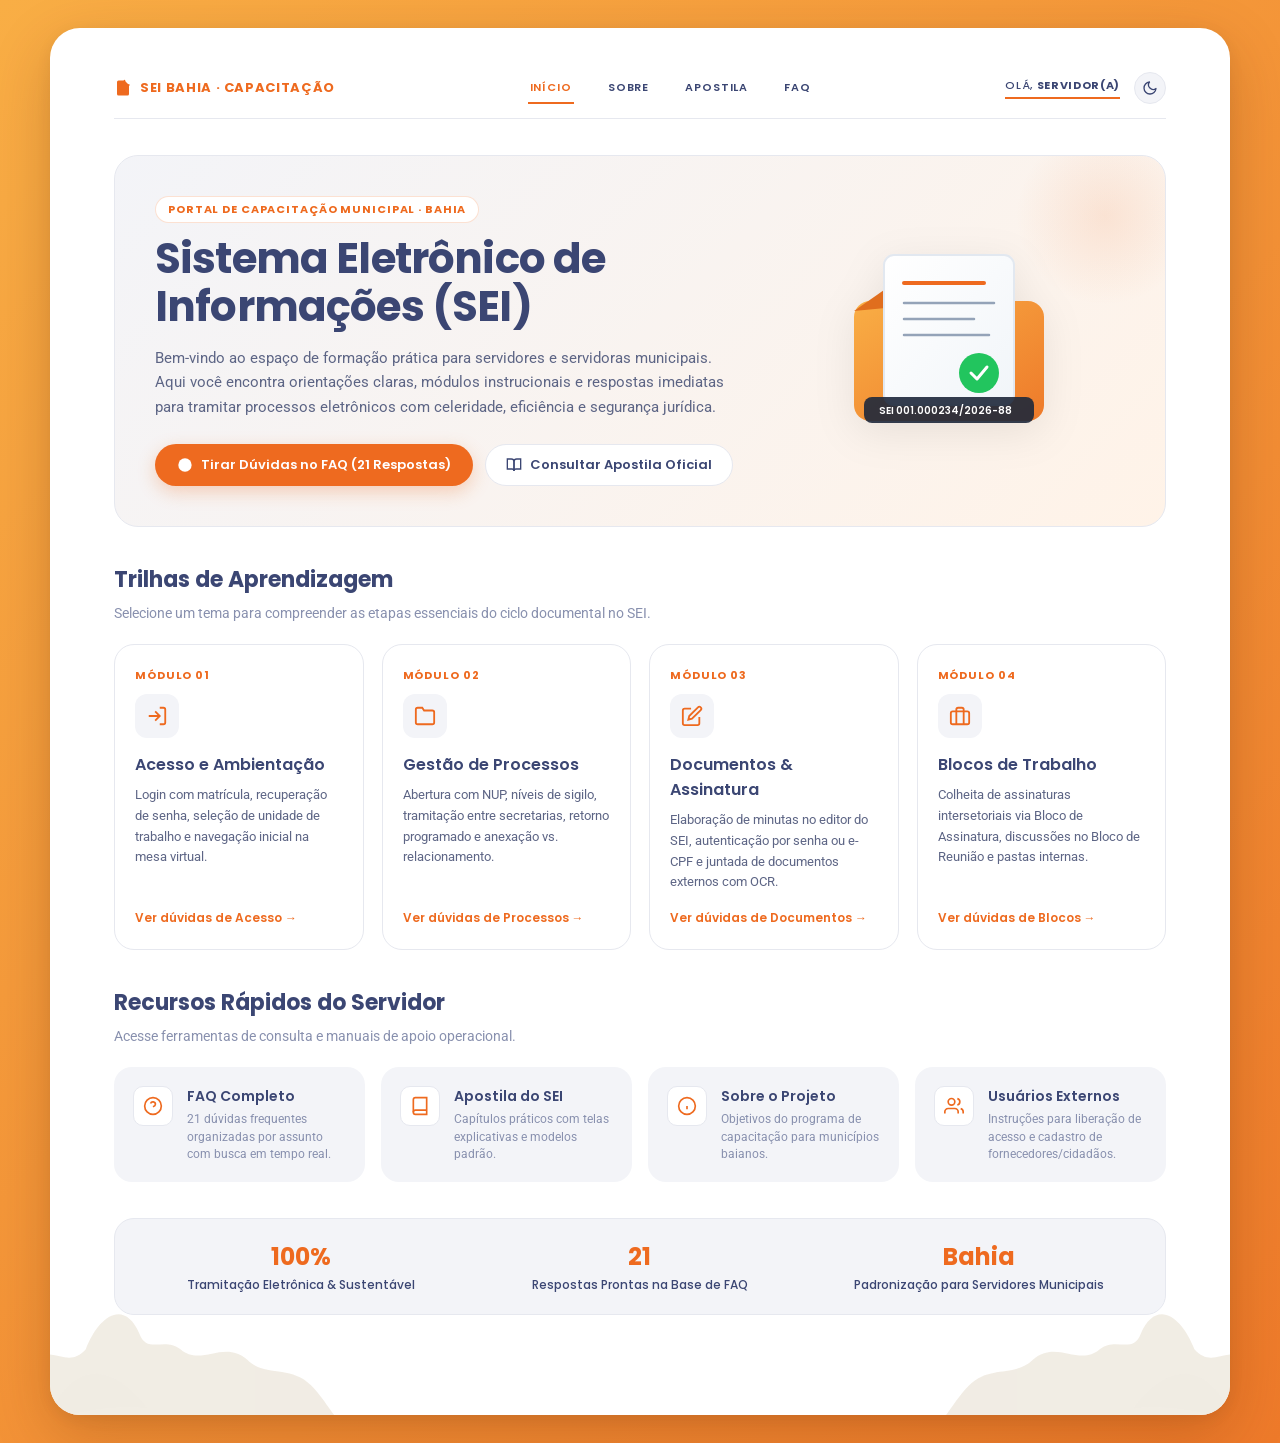
==== index.html @ 216ab805 "Primeira versão do FAQ" ====
<!DOCTYPE html>
<html lang="pt-BR">
<head>
  <meta charset="utf-8">
  <meta name="viewport" content="width=device-width, initial-scale=1, viewport-fit=cover">
  <title>Início · SEI Bahia Capacitação de Servidores Municipais</title>
  <meta name="description" content="Portal oficial de capacitação dos servidores municipais no SEI Bahia. Aprenda sobre tramitação de processos, redação de documentos e assinaturas eletrônicas.">
  <link rel="icon" type="image/svg+xml" href="data:image/svg+xml,%3Csvg xmlns='http://www.w3.org/2000/svg' viewBox='0 0 24 24' fill='%23ee6a1f'%3E%3Cpath d='M14 2H6a2 2 0 0 0-2 2v16a2 2 0 0 0 2 2h12a2 2 0 0 0 2-2V8z'/%3E%3Cpolyline points='14 2 14 8 20 8' fill='none' stroke='%23ffffff' stroke-width='2'/%3E%3C/svg%3E">
  <link rel="preconnect" href="https://fonts.googleapis.com">
  <link rel="preconnect" href="https://fonts.gstatic.com" crossorigin>
  <link href="https://fonts.googleapis.com/css2?family=Poppins:wght@400;500;600;700;800&family=Roboto:ital,wght@0,400;0,500;0,700;1,400&display=swap" rel="stylesheet">
  
  <!-- CSS Separado -->
  <link rel="stylesheet" href="css/global.css">
  <link rel="stylesheet" href="css/inicio.css">
</head>
<body>

<div class="card">
  <!-- Cabeçalho Institucional Compartilhado -->
  <header>
    <a href="index.html" class="brand" aria-label="Ir para a página inicial">
      <svg class="brand-icon" viewBox="0 0 24 24" aria-hidden="true">
        <path d="M14 2H6a2 2 0 0 0-2 2v16a2 2 0 0 0 2 2h12a2 2 0 0 0 2-2V8z"></path>
        <polyline points="14 2 14 8 20 8" fill="none" stroke="currentColor" stroke-width="2" stroke-linecap="round" stroke-linejoin="round"></polyline>
        <line x1="16" y1="13" x2="8" y2="13" stroke="currentColor" stroke-width="2" stroke-linecap="round"></line>
        <line x1="16" y1="17" x2="8" y2="17" stroke="currentColor" stroke-width="2" stroke-linecap="round"></line>
        <polyline points="10 9 9 9 8 9" stroke="currentColor" stroke-width="2" stroke-linecap="round"></polyline>
      </svg>
      <span>SEI BAHIA · CAPACITAÇÃO</span>
    </a>

    <nav aria-label="Navegação Principal">
      <a href="index.html" aria-current="page">INÍCIO</a>
      <a href="sobre.html">SOBRE</a>
      <a href="apostila.html">APOSTILA</a>
      <a href="faq.html">FAQ</a>
    </nav>

    <div class="header-actions">
      <span class="hello">OLÁ, <b>SERVIDOR(A)</b></span>
      <button type="button" class="theme-toggle" id="themeToggle" aria-label="Alternar tema claro e escuro" title="Alternar tema">
        <svg id="themeIcon" viewBox="0 0 24 24" aria-hidden="true">
          <circle cx="12" cy="12" r="5"></circle>
          <line x1="12" y1="1" x2="12" y2="3"></line>
          <line x1="12" y1="21" x2="12" y2="23"></line>
          <line x1="4.22" y1="4.22" x2="5.64" y2="5.64"></line>
          <line x1="18.36" y1="18.36" x2="19.78" y2="19.78"></line>
          <line x1="1" y1="12" x2="3" y2="12"></line>
          <line x1="21" y1="12" x2="23" y2="12"></line>
          <line x1="4.22" y1="19.78" x2="5.64" y2="18.36"></line>
          <line x1="18.36" y1="5.64" x2="19.78" y2="4.22"></line>
        </svg>
      </button>
    </div>
  </header>

  <!-- Conteúdo da Página Início -->
  <main class="inicio-main">
    <!-- Banner de Boas-vindas -->
    <section class="hero-banner" aria-labelledby="home-title">
      <div class="banner-content">
        <div class="badge-tag">Portal de Capacitação Municipal · Bahia</div>
        <h1 id="home-title">Sistema Eletrônico de Informações (SEI)</h1>
        <p>
          Bem-vindo ao espaço de formação prática para servidores e servidoras municipais. 
          Aqui você encontra orientações claras, módulos instrucionais e respostas imediatas 
          para tramitar processos eletrônicos com celeridade, eficiência e segurança jurídica.
        </p>
        <div class="banner-ctas">
          <a href="faq.html" class="btn-primary">
            <svg viewBox="0 0 24 24" aria-hidden="true">
              <circle cx="12" cy="12" r="10"></circle>
              <path d="M9.09 9a3 3 0 0 1 5.83 1c0 2-3 3-3 3"></path>
              <line x1="12" y1="17" x2="12.01" y2="17" stroke="currentColor" stroke-width="2" stroke-linecap="round"></line>
            </svg>
            Tirar Dúvidas no FAQ (21 Respostas)
          </a>
          <a href="apostila.html" class="btn-secondary">
            <svg viewBox="0 0 24 24" aria-hidden="true">
              <path d="M2 3h6a4 4 0 0 1 4 4v14a3 3 0 0 0-3-3H2z"></path>
              <path d="M22 3h-6a4 4 0 0 0-4 4v14a3 3 0 0 1 3-3h7z"></path>
            </svg>
            Consultar Apostila Oficial
          </a>
        </div>
      </div>

      <!-- Ilustração Gráfica do Banner -->
      <div class="banner-graphic" aria-hidden="true">
        <svg viewBox="0 0 240 220" fill="none">
          <defs>
            <linearGradient id="folderGrad" x1="0%" y1="0%" x2="100%" y2="100%">
              <stop offset="0%" stop-color="#f9ae45" />
              <stop offset="100%" stop-color="#ee7a2a" />
            </linearGradient>
            <linearGradient id="docGrad" x1="0%" y1="0%" x2="100%" y2="100%">
              <stop offset="0%" stop-color="#ffffff" />
              <stop offset="100%" stop-color="#f1f5f9" />
            </linearGradient>
          </defs>

          <!-- Pasta Base -->
          <rect x="25" y="70" width="190" height="120" rx="16" fill="url(#folderGrad)" />
          <path d="M25 80 L65 52 L115 52 L130 70 Z" fill="#e06e1e" />

          <!-- Folha de Processo Digital saindo da pasta -->
          <rect x="55" y="24" width="130" height="150" rx="10" fill="url(#docGrad)" stroke="#e2e8f0" stroke-width="2" />
          <line x1="75" y1="52" x2="155" y2="52" stroke="#ee6a1f" stroke-width="4" stroke-linecap="round" />
          <line x1="75" y1="72" x2="165" y2="72" stroke="#94a3b8" stroke-width="2.5" stroke-linecap="round" />
          <line x1="75" y1="88" x2="145" y2="88" stroke="#94a3b8" stroke-width="2.5" stroke-linecap="round" />
          <line x1="75" y1="104" x2="160" y2="104" stroke="#94a3b8" stroke-width="2.5" stroke-linecap="round" />

          <!-- Selo de Assinatura Eletrônica -->
          <circle cx="150" cy="142" r="20" fill="#22c55e" />
          <polyline points="142 142 148 148 158 136" stroke="#ffffff" stroke-width="3" stroke-linecap="round" stroke-linejoin="round" />

          <!-- NUP Badge -->
          <rect x="35" y="166" width="170" height="26" rx="8" fill="#1e293b" opacity="0.9" />
          <text x="50" y="183" fill="#ffffff" font-family="'Poppins', sans-serif" font-size="10" font-weight="600">SEI 001.000234/2026-88</text>
        </svg>
      </div>
    </section>

    <!-- Seção de Trilhas de Aprendizagem -->
    <section aria-labelledby="modules-title">
      <div class="section-header">
        <h2 id="modules-title">Trilhas de Aprendizagem</h2>
        <p>Selecione um tema para compreender as etapas essenciais do ciclo documental no SEI.</p>
      </div>

      <div class="modules-grid">
        <!-- Módulo 1 -->
        <article class="module-card">
          <span class="module-num">Módulo 01</span>
          <div class="module-icon-wrap">
            <svg viewBox="0 0 24 24">
              <path d="M15 3h4a2 2 0 0 1 2 2v14a2 2 0 0 1-2 2h-4"></path>
              <polyline points="10 17 15 12 10 7"></polyline>
              <line x1="15" y1="12" x2="3" y2="12"></line>
            </svg>
          </div>
          <h3>Acesso e Ambientação</h3>
          <p>Login com matrícula, recuperação de senha, seleção de unidade de trabalho e navegação inicial na mesa virtual.</p>
          <a href="faq.html" class="module-link">Ver dúvidas de Acesso &rarr;</a>
        </article>

        <!-- Módulo 2 -->
        <article class="module-card">
          <span class="module-num">Módulo 02</span>
          <div class="module-icon-wrap">
            <svg viewBox="0 0 24 24">
              <path d="M22 19a2 2 0 0 1-2 2H4a2 2 0 0 1-2-2V5a2 2 0 0 1 2-2h5l2 3h9a2 2 0 0 1 2 2z"></path>
            </svg>
          </div>
          <h3>Gestão de Processos</h3>
          <p>Abertura com NUP, níveis de sigilo, tramitação entre secretarias, retorno programado e anexação vs. relacionamento.</p>
          <a href="faq.html" class="module-link">Ver dúvidas de Processos &rarr;</a>
        </article>

        <!-- Módulo 3 -->
        <article class="module-card">
          <span class="module-num">Módulo 03</span>
          <div class="module-icon-wrap">
            <svg viewBox="0 0 24 24">
              <path d="M11 4H4a2 2 0 0 0-2 2v14a2 2 0 0 0 2 2h14a2 2 0 0 0 2-2v-7"></path>
              <path d="M18.5 2.5a2.121 2.121 0 0 1 3 3L12 15l-4 1 1-4 9.5-9.5z"></path>
            </svg>
          </div>
          <h3>Documentos & Assinatura</h3>
          <p>Elaboração de minutas no editor do SEI, autenticação por senha ou e-CPF e juntada de documentos externos com OCR.</p>
          <a href="faq.html" class="module-link">Ver dúvidas de Documentos &rarr;</a>
        </article>

        <!-- Módulo 4 -->
        <article class="module-card">
          <span class="module-num">Módulo 04</span>
          <div class="module-icon-wrap">
            <svg viewBox="0 0 24 24">
              <rect x="2" y="7" width="20" height="14" rx="2" ry="2"></rect>
              <path d="M16 21V5a2 2 0 0 0-2-2h-4a2 2 0 0 0-2 2v16"></path>
            </svg>
          </div>
          <h3>Blocos de Trabalho</h3>
          <p>Colheita de assinaturas intersetoriais via Bloco de Assinatura, discussões no Bloco de Reunião e pastas internas.</p>
          <a href="faq.html" class="module-link">Ver dúvidas de Blocos &rarr;</a>
        </article>
      </div>
    </section>

    <!-- Recursos Rápidos -->
    <section aria-labelledby="resources-title">
      <div class="section-header">
        <h2 id="resources-title">Recursos Rápidos do Servidor</h2>
        <p>Acesse ferramentas de consulta e manuais de apoio operacional.</p>
      </div>

      <div class="resources-grid">
        <a href="faq.html" class="resource-card">
          <div class="resource-icon">
            <svg viewBox="0 0 24 24">
              <circle cx="12" cy="12" r="10"></circle>
              <path d="M9.09 9a3 3 0 0 1 5.83 1c0 2-3 3-3 3"></path>
              <line x1="12" y1="17" x2="12.01" y2="17"></line>
            </svg>
          </div>
          <div class="resource-info">
            <h4>FAQ Completo</h4>
            <p>21 dúvidas frequentes organizadas por assunto com busca em tempo real.</p>
          </div>
        </a>

        <a href="apostila.html" class="resource-card">
          <div class="resource-icon">
            <svg viewBox="0 0 24 24">
              <path d="M4 19.5A2.5 2.5 0 0 1 6.5 17H20"></path>
              <path d="M6.5 2H20v20H6.5A2.5 2.5 0 0 1 4 19.5v-15A2.5 2.5 0 0 1 6.5 2z"></path>
            </svg>
          </div>
          <div class="resource-info">
            <h4>Apostila do SEI</h4>
            <p>Capítulos práticos com telas explicativas e modelos padrão.</p>
          </div>
        </a>

        <a href="sobre.html" class="resource-card">
          <div class="resource-icon">
            <svg viewBox="0 0 24 24">
              <circle cx="12" cy="12" r="10"></circle>
              <line x1="12" y1="16" x2="12" y2="12"></line>
              <line x1="12" y1="8" x2="12.01" y2="8"></line>
            </svg>
          </div>
          <div class="resource-info">
            <h4>Sobre o Projeto</h4>
            <p>Objetivos do programa de capacitação para municípios baianos.</p>
          </div>
        </a>

        <a href="faq.html" class="resource-card">
          <div class="resource-icon">
            <svg viewBox="0 0 24 24">
              <path d="M17 21v-2a4 4 0 0 0-4-4H5a4 4 0 0 0-4 4v2"></path>
              <circle cx="9" cy="7" r="4"></circle>
              <path d="M23 21v-2a4 4 0 0 0-3-3.87"></path>
              <path d="M16 3.13a4 4 0 0 1 0 7.75"></path>
            </svg>
          </div>
          <div class="resource-info">
            <h4>Usuários Externos</h4>
            <p>Instruções para liberação de acesso e cadastro de fornecedores/cidadãos.</p>
          </div>
        </a>
      </div>
    </section>

    <!-- Barra de Indicadores -->
    <section class="stats-bar" aria-label="Indicadores da Gestão Digital">
      <div class="stat-item">
        <h3>100%</h3>
        <p>Tramitação Eletrônica & Sustentável</p>
      </div>
      <div class="stat-item">
        <h3>21</h3>
        <p>Respostas Prontas na Base de FAQ</p>
      </div>
      <div class="stat-item">
        <h3>Bahia</h3>
        <p>Padronização para Servidores Municipais</p>
      </div>
    </section>
  </main>

  <!-- Folhagens Decorativas nos Cantos Inferiores do Cartão -->
  <div class="foot-foliage" aria-hidden="true">
    <svg class="foliage-left" viewBox="0 0 240 100">
      <path d="M0 100 L0 52 C16 40 28 60 42 44 C52 18 72 4 84 32 C90 48 104 34 116 44 C132 58 150 36 168 52 C182 66 202 56 218 72 C228 82 234 94 240 100 Z"></path>
      <path d="M12 100 C30 50 65 55 90 90 C60 88 40 92 12 100 Z" opacity="0.6"></path>
    </svg>
    <svg class="foliage-right" viewBox="0 0 240 100">
      <path d="M0 100 L0 52 C16 40 28 60 42 44 C52 18 72 4 84 32 C90 48 104 34 116 44 C132 58 150 36 168 52 C182 66 202 56 218 72 C228 82 234 94 240 100 Z"></path>
      <path d="M12 100 C30 50 65 55 90 90 C60 88 40 92 12 100 Z" opacity="0.6"></path>
    </svg>
  </div>
</div>

<!-- Script de Tema Compartilhado -->
<script src="js/theme.js"></script>
</body>
</html>
---- css/global.css ----
/* ==========================================================================
   SEI BAHIA · CAPACITAÇÃO - ESTILOS GLOBAIS (DESIGN SYSTEM)
   ========================================================================== */

:root {
  --bg1: #f9ae45;
  --bg2: #ee7a2a;
  --card: #ffffff;
  --ink: #3b4673;
  --ink-soft: #283053;
  --text: #5d6585;
  --text-muted: #8890ae;
  --accent: #ee6a1f;
  --accent-hover: #d85912;
  --accent-light: #fff3e8;
  --line: #e6e8ef;
  --field: #f3f4f8;
  --field-focus: #ffffff;
  --stone1: #f1ebe1;
  --stone2: #d9d0c0;
  --stone-shadow: rgba(120, 100, 70, 0.18);
  --leaf: #f1ece3;
  --leaf-deep: #e4ded2;
  --sel: #fff3e8;
  --hl-bg: #ffe4bc;
  --hl-text: #7a3500;
  --badge-bg: #f8fafc;
  --badge-border: #e2e8f0;
  --card-hover: #fcfcfd;
  --focus-ring: #ee6a1f;
  box-sizing: border-box;
  padding-top: env(safe-area-inset-top, 0px);
  padding-bottom: env(safe-area-inset-bottom, 0px);
}

@media (prefers-color-scheme: dark) {
  :root:not([data-theme="light"]) {
    --bg1: #c2761f;
    --bg2: #9c4513;
    --card: #1f2339;
    --ink: #e9ebff;
    --ink-soft: #f4f5ff;
    --text: #b3b8d6;
    --text-muted: #7d84a7;
    --accent: #ff8a45;
    --accent-hover: #ffa166;
    --accent-light: #2c2a3e;
    --line: #343a5c;
    --field: #2a2f4a;
    --field-focus: #313757;
    --stone1: #4a4660;
    --stone2: #34324a;
    --stone-shadow: rgba(10, 12, 25, 0.45);
    --leaf: #2a2d46;
    --leaf-deep: #22253c;
    --sel: #2c2a3e;
    --hl-bg: #743e14;
    --hl-text: #ffd3b3;
    --badge-bg: #272c47;
    --badge-border: #3b4267;
    --card-hover: #262b45;
    --focus-ring: #ff8a45;
  }
}

:root[data-theme="dark"] {
  --bg1: #c2761f;
  --bg2: #9c4513;
  --card: #1f2339;
  --ink: #e9ebff;
  --ink-soft: #f4f5ff;
  --text: #b3b8d6;
  --text-muted: #7d84a7;
  --accent: #ff8a45;
  --accent-hover: #ffa166;
  --accent-light: #2c2a3e;
  --line: #343a5c;
  --field: #2a2f4a;
  --field-focus: #313757;
  --stone1: #4a4660;
  --stone2: #34324a;
  --stone-shadow: rgba(10, 12, 25, 0.45);
  --leaf: #2a2d46;
  --leaf-deep: #22253c;
  --sel: #2c2a3e;
  --hl-bg: #743e14;
  --hl-text: #ffd3b3;
  --badge-bg: #272c47;
  --badge-border: #3b4267;
  --card-hover: #262b45;
  --focus-ring: #ff8a45;
}

*, *::before, *::after {
  box-sizing: border-box;
}

html {
  scroll-behavior: smooth;
}

body {
  margin: 0;
  min-height: 100vh;
  background: linear-gradient(135deg, var(--bg1) 0%, var(--bg2) 100%);
  font-family: 'Roboto', system-ui, -apple-system, sans-serif;
  color: var(--text);
  padding: clamp(12px, 2.5vw, 28px);
  display: flex;
  align-items: center;
  justify-content: center;
  line-height: 1.6;
  -webkit-font-smoothing: antialiased;
}

/* Card Central */
.card {
  position: relative;
  width: 100%;
  max-width: 1180px;
  margin: 0 auto;
  background: var(--card);
  border-radius: 30px;
  padding: clamp(24px, 3.6vw, 44px) clamp(22px, 5vw, 68px) 100px;
  overflow: hidden;
  box-shadow: 0 20px 60px rgba(90, 30, 0, 0.22), 0 4px 16px rgba(0, 0, 0, 0.06);
  transition: background-color 0.3s ease, color 0.3s ease, box-shadow 0.3s ease;
}

/* Cabeçalho */
header {
  position: relative;
  z-index: 10;
  display: flex;
  align-items: center;
  justify-content: space-between;
  gap: 16px;
  flex-wrap: wrap;
  padding-bottom: 14px;
  border-bottom: 1px solid var(--line);
}

.brand {
  display: inline-flex;
  align-items: center;
  gap: 8px;
  font: 700 13px 'Poppins', sans-serif;
  color: var(--accent);
  letter-spacing: 0.05em;
  text-transform: uppercase;
  text-decoration: none;
  user-select: none;
  transition: opacity 0.2s;
}

.brand:hover {
  opacity: 0.85;
}

.brand-icon {
  width: 18px;
  height: 18px;
  fill: currentColor;
}

nav {
  display: flex;
  align-items: center;
  gap: clamp(16px, 2.5vw, 32px);
  font: 600 11px 'Poppins', sans-serif;
  text-transform: uppercase;
}

nav a {
  color: var(--ink);
  text-decoration: none;
  letter-spacing: 0.08em;
  padding: 6px 2px;
  border-bottom: 2.5px solid transparent;
  transition: color 0.2s, border-color 0.2s;
}

nav a:hover {
  color: var(--accent);
}

nav a[aria-current="page"] {
  color: var(--accent);
  border-bottom-color: var(--accent);
}

.header-actions {
  display: flex;
  align-items: center;
  gap: 14px;
}

.hello {
  font: 500 11px 'Poppins', sans-serif;
  color: var(--ink);
  letter-spacing: 0.06em;
  border-bottom: 2px solid var(--accent);
  padding-bottom: 3px;
  text-transform: uppercase;
  white-space: nowrap;
}

.hello b {
  font-weight: 700;
}

.theme-toggle {
  background: var(--field);
  border: 1px solid var(--line);
  color: var(--ink);
  width: 32px;
  height: 32px;
  border-radius: 50%;
  cursor: pointer;
  display: inline-flex;
  align-items: center;
  justify-content: center;
  padding: 0;
  transition: background 0.2s, border-color 0.2s, transform 0.2s;
}

.theme-toggle:hover {
  border-color: var(--accent);
  transform: scale(1.06);
}

.theme-toggle svg {
  width: 16px;
  height: 16px;
  stroke: currentColor;
  fill: none;
  stroke-width: 2;
  stroke-linecap: round;
  stroke-linejoin: round;
}

/* Folhagens dos Cantos Inferiores do Cartão */
.foot-foliage {
  position: absolute;
  left: 0;
  right: 0;
  bottom: 0;
  height: 110px;
  pointer-events: none;
  z-index: 2;
  overflow: hidden;
}

.foot-foliage svg {
  position: absolute;
  bottom: -6px;
  width: clamp(200px, 24vw, 320px);
  fill: var(--leaf);
  opacity: 0.95;
  transition: fill 0.3s;
}

.foot-foliage .foliage-left {
  left: -18px;
}

.foot-foliage .foliage-right {
  right: -18px;
  transform: scaleX(-1);
}

/* Foco Acessível */
:focus-visible {
  outline: 3px solid var(--focus-ring);
  outline-offset: 3px;
}

/* Responsividade Global */
@media (max-width: 640px) {
  body {
    padding: 8px;
  }

  .card {
    border-radius: 22px;
    padding: 20px 16px 80px;
  }

  header {
    flex-direction: column;
    align-items: flex-start;
    gap: 12px;
  }

  nav {
    order: 3;
    width: 100%;
    justify-content: flex-start;
    overflow-x: auto;
    padding-bottom: 4px;
    gap: 16px;
  }

  .header-actions {
    width: 100%;
    justify-content: space-between;
  }
}

/* Redução de Movimento */
@media (prefers-reduced-motion: reduce) {
  *, *::before, *::after {
    animation-duration: 0.01ms !important;
    animation-iteration-count: 1 !important;
    transition-duration: 0.01ms !important;
    scroll-behavior: auto !important;
  }
}
---- css/inicio.css ----
/* ==========================================================================
   SEI BAHIA · CAPACITAÇÃO - ESTILOS DA PÁGINA INÍCIO (inicio.css)
   ========================================================================== */

main.inicio-main {
  position: relative;
  z-index: 5;
  display: flex;
  flex-direction: column;
  gap: 36px;
  margin-top: clamp(24px, 4vw, 36px);
}

/* Banner de Boas-vindas */
.hero-banner {
  display: grid;
  grid-template-columns: minmax(0, 1.25fr) minmax(0, 0.75fr);
  gap: 32px;
  align-items: center;
  background: linear-gradient(135deg, var(--field) 0%, var(--sel) 100%);
  border: 1px solid var(--line);
  border-radius: 24px;
  padding: clamp(24px, 3.8vw, 40px);
  position: relative;
  overflow: hidden;
}

.hero-banner::after {
  content: "";
  position: absolute;
  right: -30px;
  top: -30px;
  width: 180px;
  height: 180px;
  border-radius: 50%;
  background: radial-gradient(circle, rgba(238, 106, 31, 0.12) 0%, transparent 70%);
  pointer-events: none;
}

.banner-content {
  display: flex;
  flex-direction: column;
}

.badge-tag {
  display: inline-flex;
  align-items: center;
  gap: 6px;
  font: 700 11px 'Poppins', sans-serif;
  text-transform: uppercase;
  letter-spacing: 0.08em;
  color: var(--accent);
  background: var(--card);
  border: 1px solid rgba(238, 106, 31, 0.2);
  border-radius: 999px;
  padding: 4px 12px;
  width: fit-content;
  margin-bottom: 12px;
}

.hero-banner h1 {
  margin: 0 0 14px;
  font: 700 clamp(28px, 3.8vw, 42px)/1.15 'Poppins', sans-serif;
  color: var(--ink);
  letter-spacing: -0.02em;
}

.hero-banner p {
  margin: 0 0 24px;
  font-size: 15px;
  line-height: 1.65;
  color: var(--text);
  max-width: 580px;
}

.banner-ctas {
  display: flex;
  flex-wrap: wrap;
  gap: 12px;
}

.btn-primary {
  display: inline-flex;
  align-items: center;
  gap: 8px;
  background: var(--accent);
  color: #ffffff;
  font: 600 13px 'Poppins', sans-serif;
  text-decoration: none;
  border-radius: 999px;
  padding: 11px 22px;
  box-shadow: 0 6px 18px rgba(238, 106, 31, 0.28);
  transition: all 0.2s ease;
}

.btn-primary:hover {
  background: var(--accent-hover);
  transform: translateY(-2px);
  box-shadow: 0 8px 22px rgba(238, 106, 31, 0.36);
}

.btn-primary svg {
  width: 16px;
  height: 16px;
  fill: currentColor;
}

.btn-secondary {
  display: inline-flex;
  align-items: center;
  gap: 8px;
  background: var(--card);
  color: var(--ink);
  border: 1.5px solid var(--line);
  font: 600 13px 'Poppins', sans-serif;
  text-decoration: none;
  border-radius: 999px;
  padding: 10px 20px;
  transition: all 0.2s ease;
}

.btn-secondary:hover {
  border-color: var(--accent);
  color: var(--accent);
  transform: translateY(-2px);
}

.btn-secondary svg {
  width: 16px;
  height: 16px;
  stroke: currentColor;
  stroke-width: 2;
  fill: none;
}

/* Banner Ilustração lateral */
.banner-graphic {
  display: flex;
  align-items: center;
  justify-content: center;
}

.banner-graphic svg {
  width: 100%;
  max-width: 240px;
  height: auto;
  filter: drop-shadow(0 10px 20px rgba(0, 0, 0, 0.08));
}

/* Seções de Conteúdo */
.section-header {
  margin-bottom: 20px;
}

.section-header h2 {
  margin: 0 0 6px;
  font: 700 22px 'Poppins', sans-serif;
  color: var(--ink);
}

.section-header p {
  margin: 0;
  font-size: 13.8px;
  color: var(--text-muted);
}

/* Grade de Módulos de Capacitação */
.modules-grid {
  display: grid;
  grid-template-columns: repeat(auto-fit, minmax(240px, 1fr));
  gap: 18px;
}

.module-card {
  background: var(--card);
  border: 1.5px solid var(--line);
  border-radius: 20px;
  padding: 22px 20px;
  display: flex;
  flex-direction: column;
  transition: all 0.25s ease;
  position: relative;
  overflow: hidden;
}

.module-card:hover {
  border-color: var(--accent);
  transform: translateY(-4px);
  box-shadow: 0 12px 28px rgba(0, 0, 0, 0.06);
}

.module-num {
  font: 700 11px 'Poppins', sans-serif;
  text-transform: uppercase;
  color: var(--accent);
  letter-spacing: 0.08em;
  margin-bottom: 10px;
  display: inline-flex;
  align-items: center;
  gap: 6px;
}

.module-icon-wrap {
  width: 44px;
  height: 44px;
  border-radius: 12px;
  background: var(--field);
  color: var(--accent);
  display: flex;
  align-items: center;
  justify-content: center;
  margin-bottom: 14px;
  transition: background 0.2s, transform 0.2s;
}

.module-card:hover .module-icon-wrap {
  background: var(--accent);
  color: #ffffff;
  transform: scale(1.08);
}

.module-icon-wrap svg {
  width: 22px;
  height: 22px;
  stroke: currentColor;
  stroke-width: 2;
  fill: none;
}

.module-card h3 {
  margin: 0 0 8px;
  font: 600 16px 'Poppins', sans-serif;
  color: var(--ink);
}

.module-card p {
  margin: 0 0 16px;
  font-size: 13px;
  line-height: 1.6;
  color: var(--text);
  flex: 1;
}

.module-link {
  font: 600 12px 'Poppins', sans-serif;
  color: var(--accent);
  text-decoration: none;
  display: inline-flex;
  align-items: center;
  gap: 5px;
  margin-top: auto;
  transition: gap 0.2s;
}

.module-link:hover {
  gap: 8px;
}

/* Grade de Recursos Rápidos */
.resources-grid {
  display: grid;
  grid-template-columns: repeat(auto-fit, minmax(220px, 1fr));
  gap: 16px;
}

.resource-card {
  background: var(--field);
  border-radius: 18px;
  padding: 18px;
  display: flex;
  align-items: flex-start;
  gap: 14px;
  text-decoration: none;
  color: inherit;
  border: 1px solid transparent;
  transition: all 0.2s ease;
}

.resource-card:hover {
  border-color: var(--accent);
  background: var(--card);
  transform: translateY(-2px);
  box-shadow: 0 8px 20px rgba(0, 0, 0, 0.05);
}

.resource-icon {
  width: 40px;
  height: 40px;
  border-radius: 10px;
  background: var(--card);
  border: 1px solid var(--line);
  color: var(--accent);
  display: flex;
  align-items: center;
  justify-content: center;
  flex-shrink: 0;
}

.resource-icon svg {
  width: 20px;
  height: 20px;
  stroke: currentColor;
  stroke-width: 2;
  fill: none;
}

.resource-info h4 {
  margin: 0 0 4px;
  font: 600 14px 'Poppins', sans-serif;
  color: var(--ink);
}

.resource-info p {
  margin: 0;
  font-size: 12px;
  line-height: 1.45;
  color: var(--text-muted);
}

/* Indicadores / Estatísticas Rápidas */
.stats-bar {
  display: grid;
  grid-template-columns: repeat(3, 1fr);
  gap: 16px;
  background: var(--field);
  border: 1px solid var(--line);
  border-radius: 20px;
  padding: 20px 24px;
  text-align: center;
}

.stat-item h3 {
  margin: 0 0 2px;
  font: 700 24px 'Poppins', sans-serif;
  color: var(--accent);
}

.stat-item p {
  margin: 0;
  font: 500 12px 'Poppins', sans-serif;
  color: var(--ink);
}

/* Responsividade específica da página Início */
@media (max-width: 860px) {
  .hero-banner {
    grid-template-columns: 1fr;
    text-align: left;
  }

  .banner-graphic {
    display: none;
  }

  .stats-bar {
    grid-template-columns: 1fr;
    gap: 14px;
  }
}
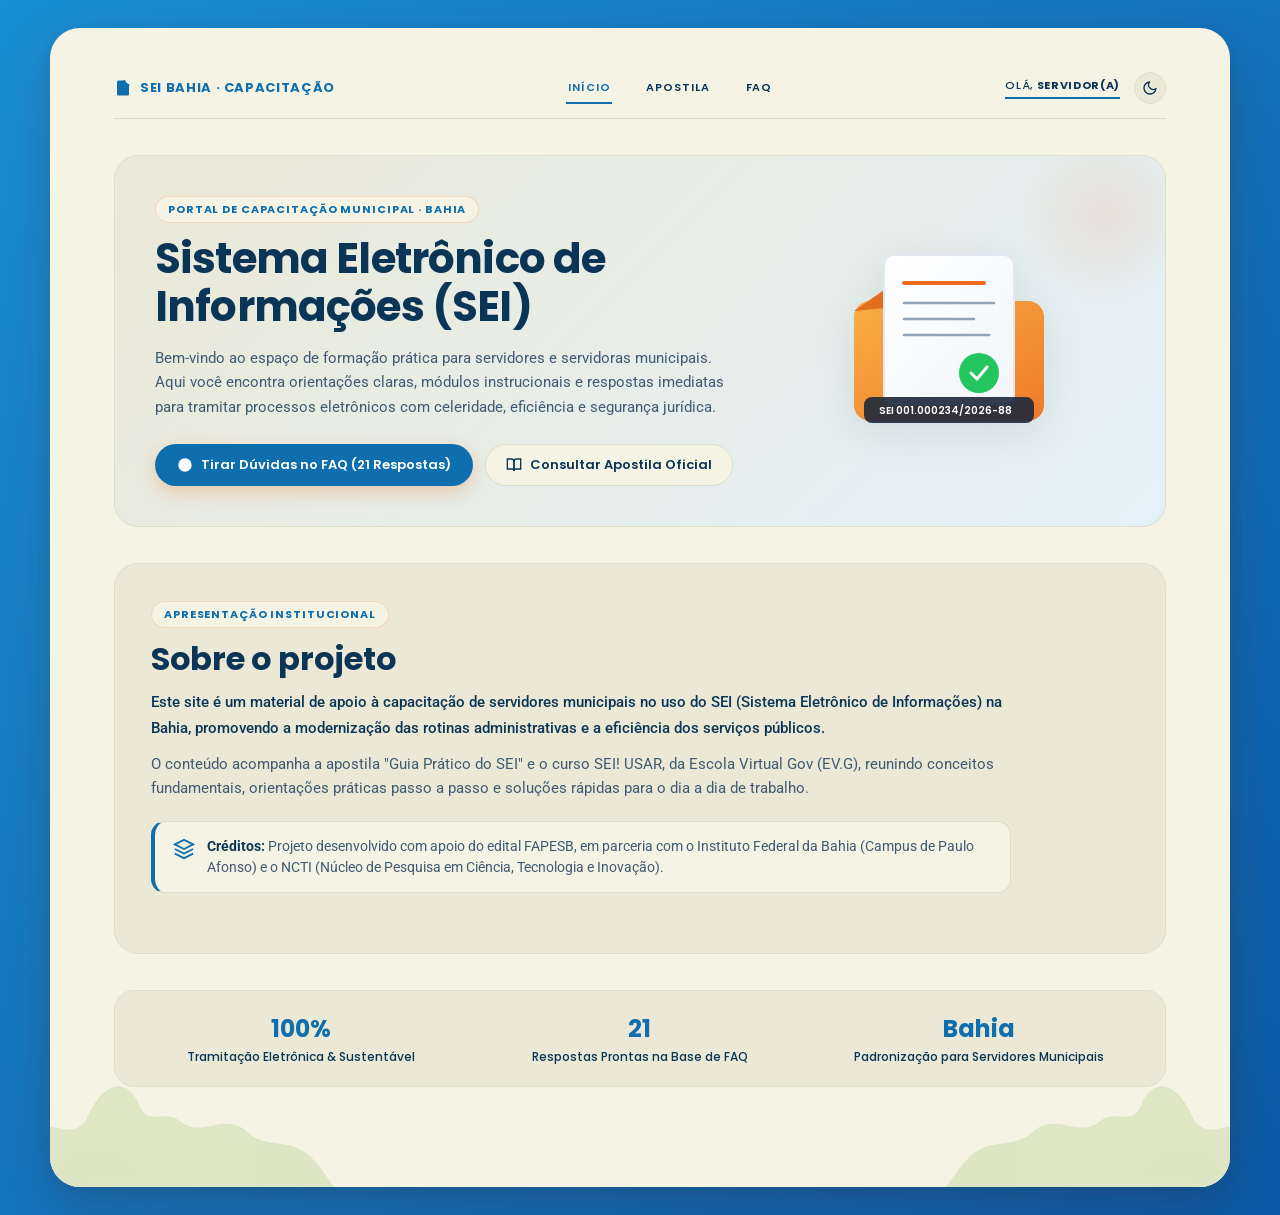
==== commit 0785fecc: "ajustes no menu inicio, apostila e faq" ====
--- a/index.html
+++ b/index.html
@@ -32,7 +32,6 @@
 
     <nav aria-label="Navegação Principal">
       <a href="index.html" aria-current="page">INÍCIO</a>
-      <a href="sobre.html">SOBRE</a>
       <a href="apostila.html">APOSTILA</a>
       <a href="faq.html">FAQ</a>
     </nav>
@@ -122,135 +121,25 @@
       </div>
     </section>
 
-    <!-- Seção de Trilhas de Aprendizagem -->
-    <section aria-labelledby="modules-title">
-      <div class="section-header">
-        <h2 id="modules-title">Trilhas de Aprendizagem</h2>
-        <p>Selecione um tema para compreender as etapas essenciais do ciclo documental no SEI.</p>
-      </div>
-
-      <div class="modules-grid">
-        <!-- Módulo 1 -->
-        <article class="module-card">
-          <span class="module-num">Módulo 01</span>
-          <div class="module-icon-wrap">
-            <svg viewBox="0 0 24 24">
-              <path d="M15 3h4a2 2 0 0 1 2 2v14a2 2 0 0 1-2 2h-4"></path>
-              <polyline points="10 17 15 12 10 7"></polyline>
-              <line x1="15" y1="12" x2="3" y2="12"></line>
-            </svg>
-          </div>
-          <h3>Acesso e Ambientação</h3>
-          <p>Login com matrícula, recuperação de senha, seleção de unidade de trabalho e navegação inicial na mesa virtual.</p>
-          <a href="faq.html" class="module-link">Ver dúvidas de Acesso &rarr;</a>
-        </article>
-
-        <!-- Módulo 2 -->
-        <article class="module-card">
-          <span class="module-num">Módulo 02</span>
-          <div class="module-icon-wrap">
-            <svg viewBox="0 0 24 24">
-              <path d="M22 19a2 2 0 0 1-2 2H4a2 2 0 0 1-2-2V5a2 2 0 0 1 2-2h5l2 3h9a2 2 0 0 1 2 2z"></path>
-            </svg>
-          </div>
-          <h3>Gestão de Processos</h3>
-          <p>Abertura com NUP, níveis de sigilo, tramitação entre secretarias, retorno programado e anexação vs. relacionamento.</p>
-          <a href="faq.html" class="module-link">Ver dúvidas de Processos &rarr;</a>
-        </article>
-
-        <!-- Módulo 3 -->
-        <article class="module-card">
-          <span class="module-num">Módulo 03</span>
-          <div class="module-icon-wrap">
-            <svg viewBox="0 0 24 24">
-              <path d="M11 4H4a2 2 0 0 0-2 2v14a2 2 0 0 0 2 2h14a2 2 0 0 0 2-2v-7"></path>
-              <path d="M18.5 2.5a2.121 2.121 0 0 1 3 3L12 15l-4 1 1-4 9.5-9.5z"></path>
-            </svg>
-          </div>
-          <h3>Documentos & Assinatura</h3>
-          <p>Elaboração de minutas no editor do SEI, autenticação por senha ou e-CPF e juntada de documentos externos com OCR.</p>
-          <a href="faq.html" class="module-link">Ver dúvidas de Documentos &rarr;</a>
-        </article>
-
-        <!-- Módulo 4 -->
-        <article class="module-card">
-          <span class="module-num">Módulo 04</span>
-          <div class="module-icon-wrap">
-            <svg viewBox="0 0 24 24">
-              <rect x="2" y="7" width="20" height="14" rx="2" ry="2"></rect>
-              <path d="M16 21V5a2 2 0 0 0-2-2h-4a2 2 0 0 0-2 2v16"></path>
-            </svg>
-          </div>
-          <h3>Blocos de Trabalho</h3>
-          <p>Colheita de assinaturas intersetoriais via Bloco de Assinatura, discussões no Bloco de Reunião e pastas internas.</p>
-          <a href="faq.html" class="module-link">Ver dúvidas de Blocos &rarr;</a>
-        </article>
-      </div>
-    </section>
-
-    <!-- Recursos Rápidos -->
-    <section aria-labelledby="resources-title">
-      <div class="section-header">
-        <h2 id="resources-title">Recursos Rápidos do Servidor</h2>
-        <p>Acesse ferramentas de consulta e manuais de apoio operacional.</p>
-      </div>
-
-      <div class="resources-grid">
-        <a href="faq.html" class="resource-card">
-          <div class="resource-icon">
-            <svg viewBox="0 0 24 24">
-              <circle cx="12" cy="12" r="10"></circle>
-              <path d="M9.09 9a3 3 0 0 1 5.83 1c0 2-3 3-3 3"></path>
-              <line x1="12" y1="17" x2="12.01" y2="17"></line>
-            </svg>
-          </div>
-          <div class="resource-info">
-            <h4>FAQ Completo</h4>
-            <p>21 dúvidas frequentes organizadas por assunto com busca em tempo real.</p>
-          </div>
-        </a>
-
-        <a href="apostila.html" class="resource-card">
-          <div class="resource-icon">
-            <svg viewBox="0 0 24 24">
-              <path d="M4 19.5A2.5 2.5 0 0 1 6.5 17H20"></path>
-              <path d="M6.5 2H20v20H6.5A2.5 2.5 0 0 1 4 19.5v-15A2.5 2.5 0 0 1 6.5 2z"></path>
-            </svg>
-          </div>
-          <div class="resource-info">
-            <h4>Apostila do SEI</h4>
-            <p>Capítulos práticos com telas explicativas e modelos padrão.</p>
-          </div>
-        </a>
-
-        <a href="sobre.html" class="resource-card">
-          <div class="resource-icon">
-            <svg viewBox="0 0 24 24">
-              <circle cx="12" cy="12" r="10"></circle>
-              <line x1="12" y1="16" x2="12" y2="12"></line>
-              <line x1="12" y1="8" x2="12.01" y2="8"></line>
-            </svg>
-          </div>
-          <div class="resource-info">
-            <h4>Sobre o Projeto</h4>
-            <p>Objetivos do programa de capacitação para municípios baianos.</p>
-          </div>
-        </a>
-
-        <a href="faq.html" class="resource-card">
-          <div class="resource-icon">
-            <svg viewBox="0 0 24 24">
-              <path d="M17 21v-2a4 4 0 0 0-4-4H5a4 4 0 0 0-4 4v2"></path>
-              <circle cx="9" cy="7" r="4"></circle>
-              <path d="M23 21v-2a4 4 0 0 0-3-3.87"></path>
-              <path d="M16 3.13a4 4 0 0 1 0 7.75"></path>
-            </svg>
-          </div>
-          <div class="resource-info">
-            <h4>Usuários Externos</h4>
-            <p>Instruções para liberação de acesso e cadastro de fornecedores/cidadãos.</p>
-          </div>
-        </a>
+    <!-- Seção Sobre o Projeto (Apresentação Institucional) -->
+    <section class="about-section" id="sobre-projeto" aria-labelledby="about-title">
+      <div class="about-card">
+        <div class="badge-tag">Apresentação Institucional</div>
+        <h2 id="about-title">Sobre o projeto</h2>
+        <p class="about-lead">
+          Este site é um material de apoio à capacitação de servidores municipais no uso do SEI (Sistema Eletrônico de Informações) na Bahia, promovendo a modernização das rotinas administrativas e a eficiência dos serviços públicos.
+        </p>
+        <p class="about-desc">
+          O conteúdo acompanha a apostila "Guia Prático do SEI" e o curso SEI! USAR, da Escola Virtual Gov (EV.G), reunindo conceitos fundamentais, orientações práticas passo a passo e soluções rápidas para o dia a dia de trabalho.
+        </p>
+        <div class="about-credits">
+          <svg class="credits-icon" viewBox="0 0 24 24" aria-hidden="true">
+            <path d="M12 2L2 7l10 5 10-5-10-5zM2 17l10 5 10-5M2 12l10 5 10-5"></path>
+          </svg>
+          <p>
+            <strong>Créditos:</strong> Projeto desenvolvido com apoio do edital FAPESB, em parceria com o Instituto Federal da Bahia (Campus de Paulo Afonso) e o NCTI (Núcleo de Pesquisa em Ciência, Tecnologia e Inovação).
+          </p>
+        </div>
       </div>
     </section>
 
--- a/css/global.css
+++ b/css/global.css
@@ -1,33 +1,29 @@
-/* ==========================================================================
-   SEI BAHIA · CAPACITAÇÃO - ESTILOS GLOBAIS (DESIGN SYSTEM)
-   ========================================================================== */
-
 :root {
-  --bg1: #f9ae45;
-  --bg2: #ee7a2a;
-  --card: #ffffff;
-  --ink: #3b4673;
-  --ink-soft: #283053;
-  --text: #5d6585;
-  --text-muted: #8890ae;
-  --accent: #ee6a1f;
-  --accent-hover: #d85912;
-  --accent-light: #fff3e8;
-  --line: #e6e8ef;
-  --field: #f3f4f8;
+  --bg1: #1a8fd6;
+  --bg2: #0a5aa8;
+  --card: #f5f3e4;
+  --ink: #0b3556;
+  --ink-soft: #082a45;
+  --text: #3f5a73;
+  --text-muted: #5a7389;
+  --accent: #0f6fae;
+  --accent-hover: #0a5aa8;
+  --accent-light: #e3f1fa;
+  --line: #dcdfc9;
+  --field: #ebe9d6;
   --field-focus: #ffffff;
-  --stone1: #f1ebe1;
-  --stone2: #d9d0c0;
-  --stone-shadow: rgba(120, 100, 70, 0.18);
-  --leaf: #f1ece3;
-  --leaf-deep: #e4ded2;
-  --sel: #fff3e8;
-  --hl-bg: #ffe4bc;
-  --hl-text: #7a3500;
-  --badge-bg: #f8fafc;
-  --badge-border: #e2e8f0;
-  --card-hover: #fcfcfd;
-  --focus-ring: #ee6a1f;
+  --stone1: #e4ebd2;
+  --stone2: #c9d8b8;
+  --stone-shadow: rgba(60, 90, 50, 0.18);
+  --leaf: #dde5c3;
+  --leaf-deep: #cfd9b0;
+  --sel: #e3f1fa;
+  --hl-bg: #e3efb0;
+  --hl-text: #0b3556;
+  --badge-bg: #fbfaf0;
+  --badge-border: #dcdfc9;
+  --card-hover: #faf8ec;
+  --focus-ring: #1a8fd6;
   box-sizing: border-box;
   padding-top: env(safe-area-inset-top, 0px);
   padding-bottom: env(safe-area-inset-bottom, 0px);
@@ -35,60 +31,60 @@
 
 @media (prefers-color-scheme: dark) {
   :root:not([data-theme="light"]) {
-    --bg1: #c2761f;
-    --bg2: #9c4513;
-    --card: #1f2339;
-    --ink: #e9ebff;
-    --ink-soft: #f4f5ff;
-    --text: #b3b8d6;
-    --text-muted: #7d84a7;
-    --accent: #ff8a45;
-    --accent-hover: #ffa166;
-    --accent-light: #2c2a3e;
-    --line: #343a5c;
-    --field: #2a2f4a;
-    --field-focus: #313757;
-    --stone1: #4a4660;
-    --stone2: #34324a;
-    --stone-shadow: rgba(10, 12, 25, 0.45);
-    --leaf: #2a2d46;
-    --leaf-deep: #22253c;
-    --sel: #2c2a3e;
-    --hl-bg: #743e14;
-    --hl-text: #ffd3b3;
-    --badge-bg: #272c47;
-    --badge-border: #3b4267;
-    --card-hover: #262b45;
-    --focus-ring: #ff8a45;
+    --bg1: #0f3a5e;
+    --bg2: #081c2e;
+    --card: #12304a;
+    --ink: #e6f2fb;
+    --ink-soft: #f3f9fe;
+    --text: #b4c9da;
+    --text-muted: #8099ad;
+    --accent: #4db3f0;
+    --accent-hover: #7cc8f5;
+    --accent-light: #173b57;
+    --line: #25506f;
+    --field: #1a3d5a;
+    --field-focus: #21496a;
+    --stone1: #3d5a4f;
+    --stone2: #2a4238;
+    --stone-shadow: rgba(0, 10, 20, 0.45);
+    --leaf: #1a3b52;
+    --leaf-deep: #14304a;
+    --sel: #173b57;
+    --hl-bg: #4a5c1c;
+    --hl-text: #e6f5b0;
+    --badge-bg: #16374f;
+    --badge-border: #2a5575;
+    --card-hover: #173a55;
+    --focus-ring: #4db3f0;
   }
 }
 
 :root[data-theme="dark"] {
-  --bg1: #c2761f;
-  --bg2: #9c4513;
-  --card: #1f2339;
-  --ink: #e9ebff;
-  --ink-soft: #f4f5ff;
-  --text: #b3b8d6;
-  --text-muted: #7d84a7;
-  --accent: #ff8a45;
-  --accent-hover: #ffa166;
-  --accent-light: #2c2a3e;
-  --line: #343a5c;
-  --field: #2a2f4a;
-  --field-focus: #313757;
-  --stone1: #4a4660;
-  --stone2: #34324a;
-  --stone-shadow: rgba(10, 12, 25, 0.45);
-  --leaf: #2a2d46;
-  --leaf-deep: #22253c;
-  --sel: #2c2a3e;
-  --hl-bg: #743e14;
-  --hl-text: #ffd3b3;
-  --badge-bg: #272c47;
-  --badge-border: #3b4267;
-  --card-hover: #262b45;
-  --focus-ring: #ff8a45;
+  --bg1: #0f3a5e;
+  --bg2: #081c2e;
+  --card: #12304a;
+  --ink: #e6f2fb;
+  --ink-soft: #f3f9fe;
+  --text: #b4c9da;
+  --text-muted: #8099ad;
+  --accent: #4db3f0;
+  --accent-hover: #7cc8f5;
+  --accent-light: #173b57;
+  --line: #25506f;
+  --field: #1a3d5a;
+  --field-focus: #21496a;
+  --stone1: #3d5a4f;
+  --stone2: #2a4238;
+  --stone-shadow: rgba(0, 10, 20, 0.45);
+  --leaf: #1a3b52;
+  --leaf-deep: #14304a;
+  --sel: #173b57;
+  --hl-bg: #4a5c1c;
+  --hl-text: #e6f5b0;
+  --badge-bg: #16374f;
+  --badge-border: #2a5575;
+  --card-hover: #173a55;
+  --focus-ring: #4db3f0;
 }
 
 *, *::before, *::after {
--- a/css/inicio.css
+++ b/css/inicio.css
@@ -1,7 +1,3 @@
-/* ==========================================================================
-   SEI BAHIA · CAPACITAÇÃO - ESTILOS DA PÁGINA INÍCIO (inicio.css)
-   ========================================================================== */
-
 main.inicio-main {
   position: relative;
   z-index: 5;
@@ -147,6 +143,86 @@
   filter: drop-shadow(0 10px 20px rgba(0, 0, 0, 0.08));
 }
 
+/* Seção Sobre o Projeto (Apresentação Institucional) */
+.about-section {
+  position: relative;
+}
+
+.about-card {
+  background: var(--field);
+  border: 1px solid var(--line);
+  border-radius: 24px;
+  padding: clamp(24px, 4vw, 36px);
+  position: relative;
+  overflow: hidden;
+  transition: background-color 0.3s ease, border-color 0.3s ease;
+}
+
+.about-card h2 {
+  margin: 0 0 12px;
+  font: 700 clamp(24px, 3.2vw, 32px)/1.2 'Poppins', sans-serif;
+  color: var(--ink);
+  letter-spacing: -0.01em;
+}
+
+.about-lead {
+  font-size: 15px;
+  line-height: 1.7;
+  color: var(--ink);
+  font-weight: 500;
+  margin: 0 0 12px;
+  max-width: 860px;
+}
+
+.about-desc {
+  font-size: 14.5px;
+  line-height: 1.65;
+  color: var(--text);
+  margin: 0 0 20px;
+  max-width: 860px;
+}
+
+.about-credits {
+  display: flex;
+  align-items: flex-start;
+  gap: 12px;
+  background: var(--card);
+  border: 1px solid var(--line);
+  border-left: 4px solid var(--accent);
+  border-radius: 14px;
+  padding: 14px 18px;
+  margin-bottom: 24px;
+  max-width: 860px;
+}
+
+.credits-icon {
+  width: 22px;
+  height: 22px;
+  color: var(--accent);
+  stroke: currentColor;
+  stroke-width: 2;
+  fill: none;
+  flex-shrink: 0;
+  margin-top: 2px;
+}
+
+.about-credits p {
+  margin: 0;
+  font-size: 13.5px;
+  line-height: 1.55;
+  color: var(--text);
+}
+
+.about-credits strong {
+  color: var(--ink);
+}
+
+.about-actions {
+  display: flex;
+  flex-wrap: wrap;
+  gap: 12px;
+}
+
 /* Seções de Conteúdo */
 .section-header {
   margin-bottom: 20px;
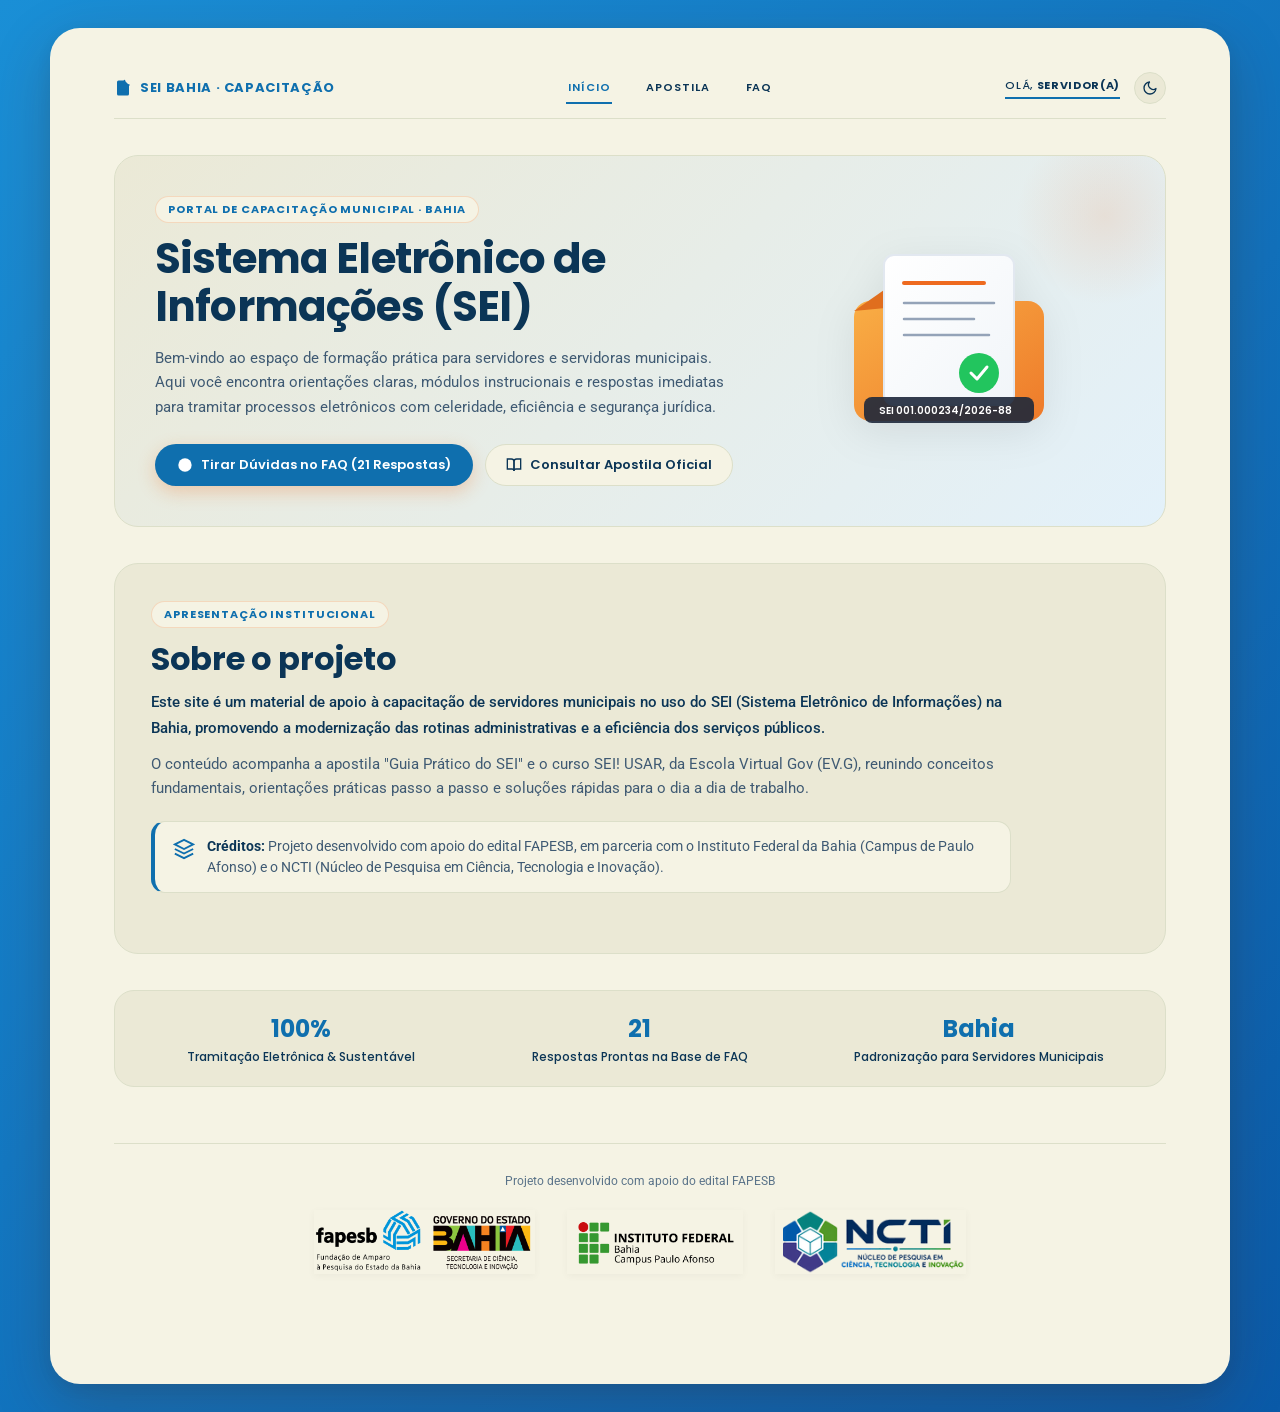
==== commit 0af9e4ef: "ajustes no footer" ====
--- a/index.html
+++ b/index.html
@@ -160,18 +160,34 @@
     </section>
   </main>
 
-  <!-- Folhagens Decorativas nos Cantos Inferiores do Cartão -->
-  <div class="foot-foliage" aria-hidden="true">
-    <svg class="foliage-left" viewBox="0 0 240 100">
-      <path d="M0 100 L0 52 C16 40 28 60 42 44 C52 18 72 4 84 32 C90 48 104 34 116 44 C132 58 150 36 168 52 C182 66 202 56 218 72 C228 82 234 94 240 100 Z"></path>
-      <path d="M12 100 C30 50 65 55 90 90 C60 88 40 92 12 100 Z" opacity="0.6"></path>
-    </svg>
-    <svg class="foliage-right" viewBox="0 0 240 100">
-      <path d="M0 100 L0 52 C16 40 28 60 42 44 C52 18 72 4 84 32 C90 48 104 34 116 44 C132 58 150 36 168 52 C182 66 202 56 218 72 C228 82 234 94 240 100 Z"></path>
-      <path d="M12 100 C30 50 65 55 90 90 C60 88 40 92 12 100 Z" opacity="0.6"></path>
-    </svg>
-  </div>
-</div>
+   <!-- Rodapé Institucional do Cartão -->
+  <footer class="card-footer">
+    <p class="footer-text">Projeto desenvolvido com apoio do edital FAPESB</p>
+    <div class="footer-logos">
+      <div class="footer-logo">
+        <img
+          src="img/logos/fapesb_secti.png"
+          alt="Logo da FAPESB e Governo do Estado da Bahia - Secretaria de Ciência, Tecnologia e Inovação"
+          loading="lazy"
+        >
+      </div>
+      <div class="footer-logo">
+        <img
+          src="img/logos/ifba.png"
+          alt="Logo do Instituto Federal da Bahia - Campus Paulo Afonso"
+          loading="lazy"
+        >
+      </div>
+      <div class="footer-logo">
+        <img
+          src="img/logos/ncti.png"
+          alt="Logo do NCTI - Núcleo de Pesquisa em Ciência, Tecnologia e Inovação"
+          loading="lazy"
+        >
+      </div>
+    </div>
+  </footer>
+
 
 <!-- Script de Tema Compartilhado -->
 <script src="js/theme.js"></script>
--- a/css/inicio.css
+++ b/css/inicio.css
@@ -417,7 +417,106 @@
   color: var(--ink);
 }
 
+/* ============================================================
+   Rodapé Institucional do Cartão (Footer)
+   ============================================================ */
+.card-footer {
+  position: relative;
+  z-index: 5;
+  margin-top: clamp(36px, 5vw, 56px);
+  padding-top: clamp(20px, 3vw, 28px);
+  border-top: 1px solid var(--line);
+  display: flex;
+  flex-direction: column;
+  align-items: center;
+  text-align: center;
+}
+
+.footer-text {
+  margin: 0 0 20px;
+  font-family: 'Roboto', sans-serif;
+  font-size: 12px;
+  color: var(--text-muted);
+  line-height: 1.5;
+  text-align: center;
+}
+
+.footer-logos {
+  display: flex;
+  align-items: center;
+  justify-content: center;
+  gap: 32px;
+  flex-wrap: wrap;
+}
+
+.footer-logo {
+  align-items: center;
+  justify-content: center;
+  box-shadow: 0 2px 8px rgba(0, 0, 0, 0.04);
+}
+
+.footer-logo img {
+  height: 64px;
+  width: auto;
+  object-fit: contain;
+  display: block;
+}
+
+/* Folhagens no fundo e padding do cartão para acomodar o rodapé */
+.card {
+  padding-bottom: 110px;
+}
+
+.foot-foliage {
+  z-index: 1;
+}
+
 /* Responsividade específica da página Início */
+@media (max-width: 640px) {
+  .card {
+    padding-bottom: 96px;
+  }
+
+  .card-footer {
+    margin-top: 32px;
+    padding-top: 18px;
+  }
+
+  .footer-text {
+    margin-bottom: 16px;
+    font-size: 11.5px;
+  }
+
+  .footer-logos {
+    display: grid;
+    grid-template-columns: repeat(2, minmax(0, 1fr));
+    gap: 12px;
+    width: 100%;
+    max-width: 360px;
+    margin: 0 auto;
+  }
+
+  .footer-logo {
+    padding: 8px 12px;
+    border-radius: 12px;
+    width: 100%;
+    box-sizing: border-box;
+  }
+
+  .footer-logo:last-child:nth-child(odd) {
+    grid-column: 1 / -1;
+    justify-self: center;
+    max-width: calc(50% - 6px);
+  }
+
+  .footer-logo img {
+    height: 36px;
+    max-width: 100%;
+    width: auto;
+    object-fit: contain;
+  }
+}
+
 @media (max-width: 860px) {
   .hero-banner {
     grid-template-columns: 1fr;
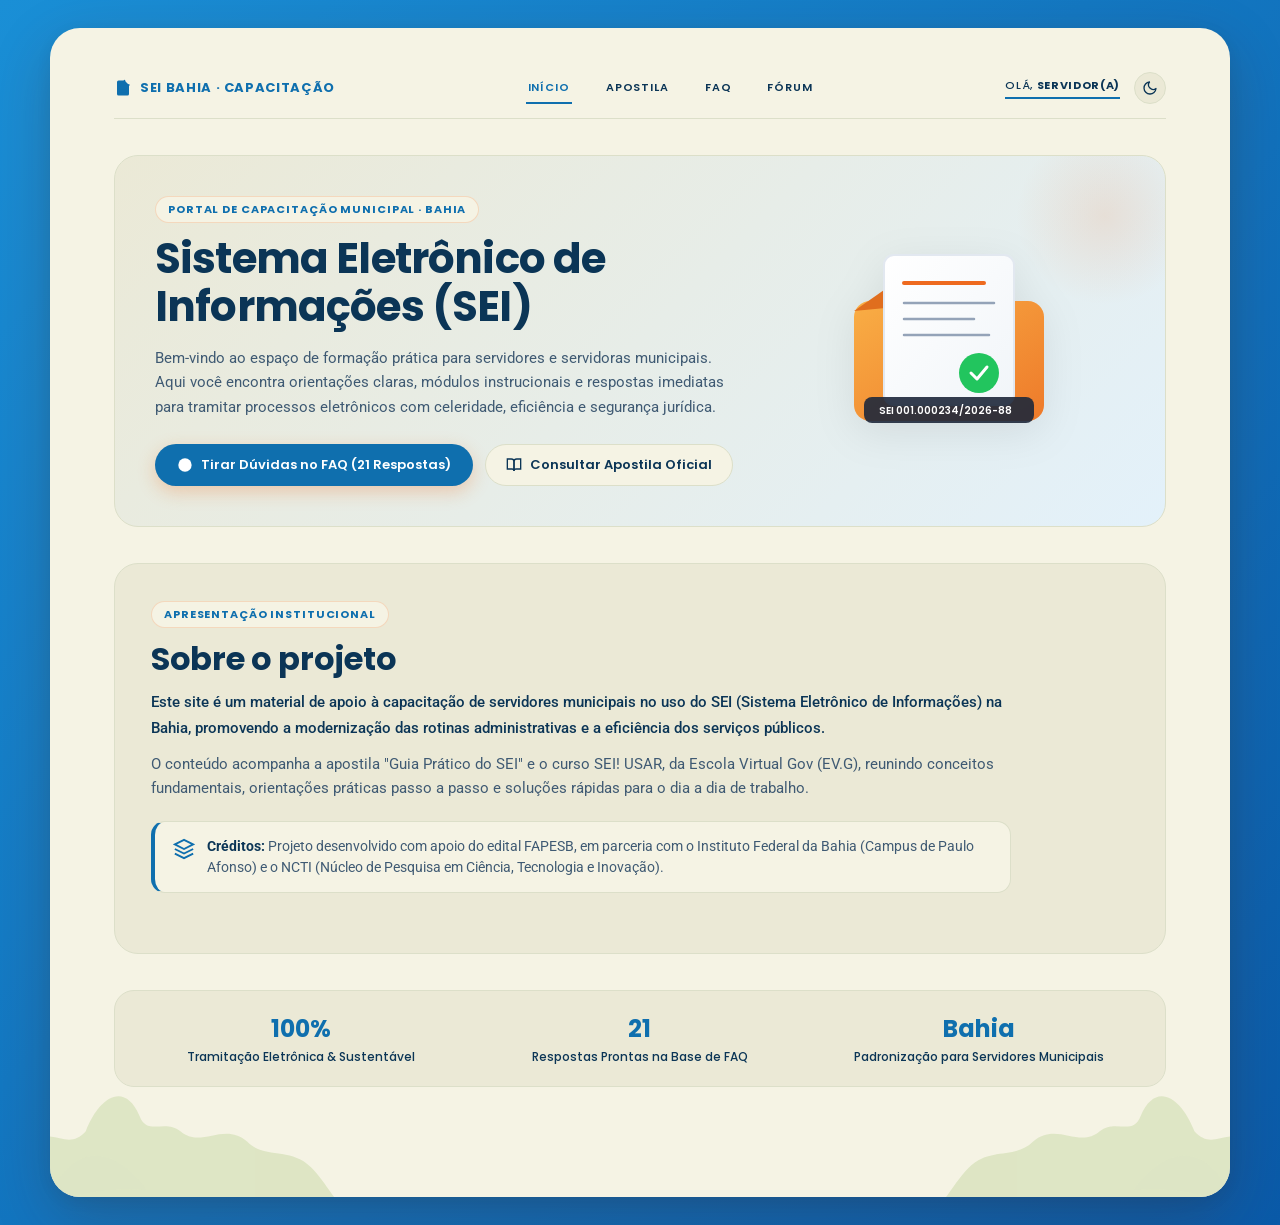
==== commit dec52580: "forum - simulação" ====
--- a/index.html
+++ b/index.html
@@ -34,6 +34,7 @@
       <a href="index.html" aria-current="page">INÍCIO</a>
       <a href="apostila.html">APOSTILA</a>
       <a href="faq.html">FAQ</a>
+      <a href="forum.html">FÓRUM</a>
     </nav>
 
     <div class="header-actions">
@@ -160,34 +161,18 @@
     </section>
   </main>
 
-   <!-- Rodapé Institucional do Cartão -->
-  <footer class="card-footer">
-    <p class="footer-text">Projeto desenvolvido com apoio do edital FAPESB</p>
-    <div class="footer-logos">
-      <div class="footer-logo">
-        <img
-          src="img/logos/fapesb_secti.png"
-          alt="Logo da FAPESB e Governo do Estado da Bahia - Secretaria de Ciência, Tecnologia e Inovação"
-          loading="lazy"
-        >
-      </div>
-      <div class="footer-logo">
-        <img
-          src="img/logos/ifba.png"
-          alt="Logo do Instituto Federal da Bahia - Campus Paulo Afonso"
-          loading="lazy"
-        >
-      </div>
-      <div class="footer-logo">
-        <img
-          src="img/logos/ncti.png"
-          alt="Logo do NCTI - Núcleo de Pesquisa em Ciência, Tecnologia e Inovação"
-          loading="lazy"
-        >
-      </div>
-    </div>
-  </footer>
-
+  <!-- Folhagens Decorativas nos Cantos Inferiores do Cartão -->
+  <div class="foot-foliage" aria-hidden="true">
+    <svg class="foliage-left" viewBox="0 0 240 100">
+      <path d="M0 100 L0 52 C16 40 28 60 42 44 C52 18 72 4 84 32 C90 48 104 34 116 44 C132 58 150 36 168 52 C182 66 202 56 218 72 C228 82 234 94 240 100 Z"></path>
+      <path d="M12 100 C30 50 65 55 90 90 C60 88 40 92 12 100 Z" opacity="0.6"></path>
+    </svg>
+    <svg class="foliage-right" viewBox="0 0 240 100">
+      <path d="M0 100 L0 52 C16 40 28 60 42 44 C52 18 72 4 84 32 C90 48 104 34 116 44 C132 58 150 36 168 52 C182 66 202 56 218 72 C228 82 234 94 240 100 Z"></path>
+      <path d="M12 100 C30 50 65 55 90 90 C60 88 40 92 12 100 Z" opacity="0.6"></path>
+    </svg>
+  </div>
+</div>
 
 <!-- Script de Tema Compartilhado -->
 <script src="js/theme.js"></script>
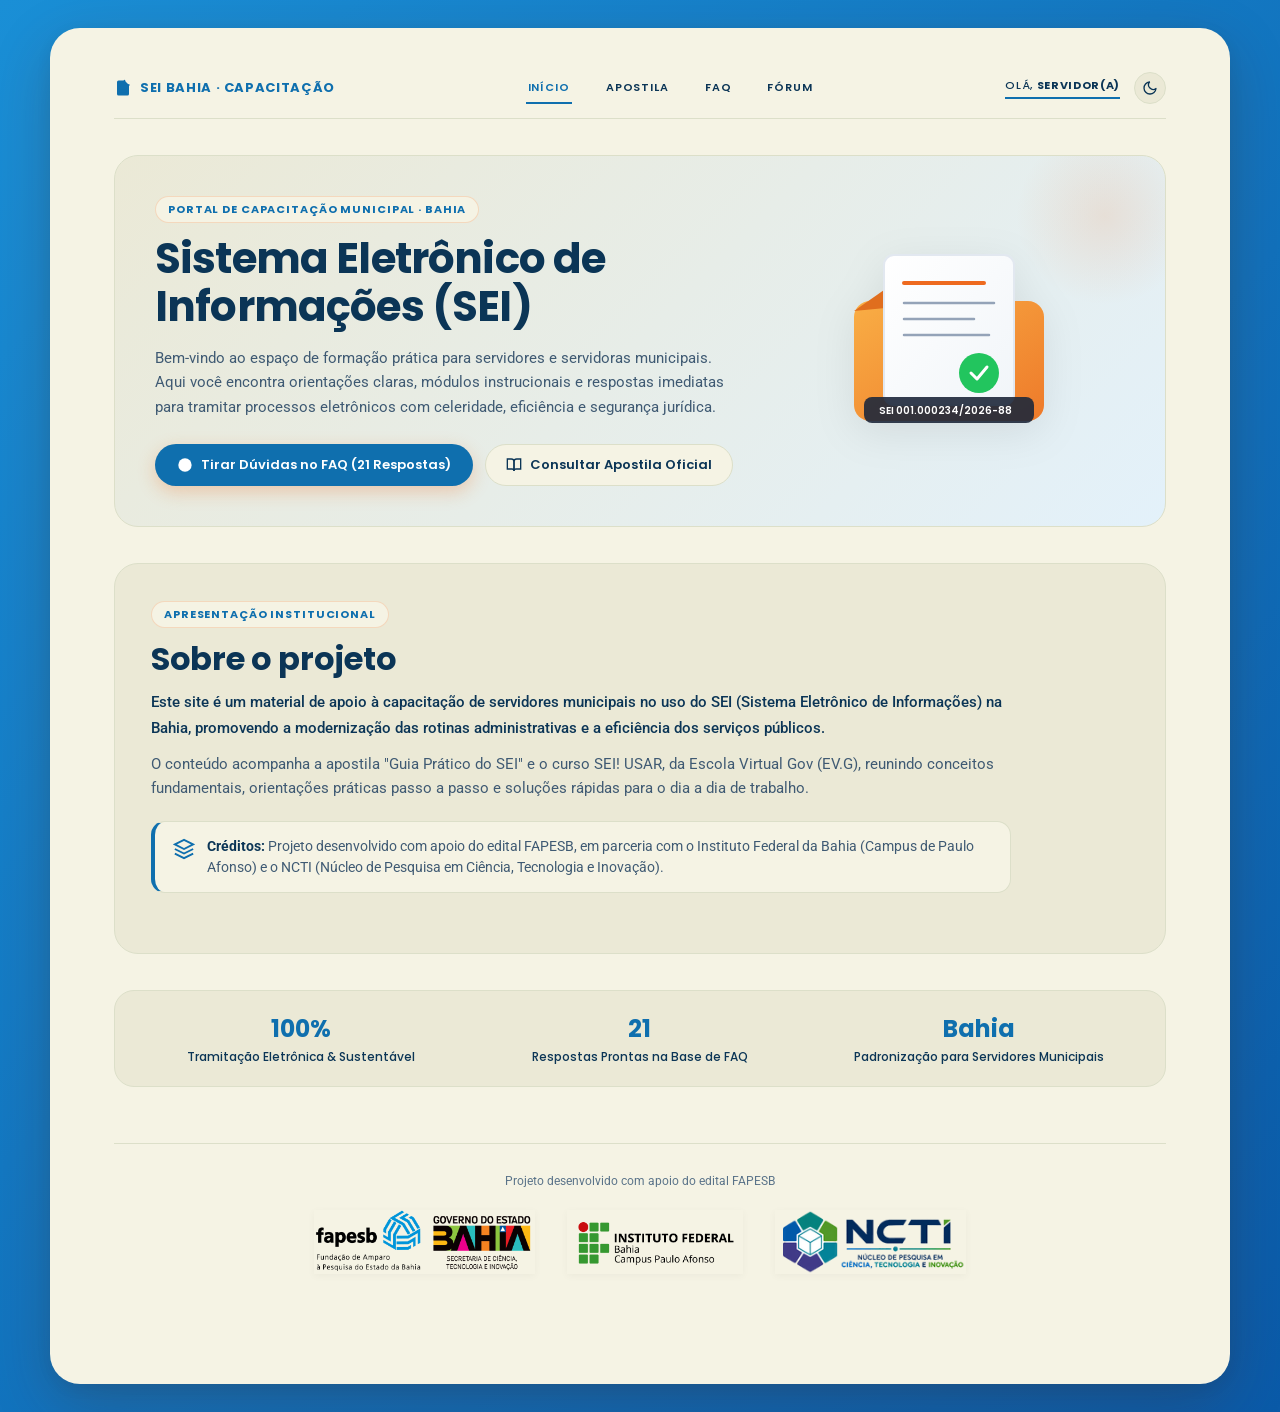
==== commit c5658f23: "Merge branch 'main' of https://github.com/lrssz/FAQ-SEI-BAHIA" ====
--- a/index.html
+++ b/index.html
@@ -161,18 +161,34 @@
     </section>
   </main>
 
-  <!-- Folhagens Decorativas nos Cantos Inferiores do Cartão -->
-  <div class="foot-foliage" aria-hidden="true">
-    <svg class="foliage-left" viewBox="0 0 240 100">
-      <path d="M0 100 L0 52 C16 40 28 60 42 44 C52 18 72 4 84 32 C90 48 104 34 116 44 C132 58 150 36 168 52 C182 66 202 56 218 72 C228 82 234 94 240 100 Z"></path>
-      <path d="M12 100 C30 50 65 55 90 90 C60 88 40 92 12 100 Z" opacity="0.6"></path>
-    </svg>
-    <svg class="foliage-right" viewBox="0 0 240 100">
-      <path d="M0 100 L0 52 C16 40 28 60 42 44 C52 18 72 4 84 32 C90 48 104 34 116 44 C132 58 150 36 168 52 C182 66 202 56 218 72 C228 82 234 94 240 100 Z"></path>
-      <path d="M12 100 C30 50 65 55 90 90 C60 88 40 92 12 100 Z" opacity="0.6"></path>
-    </svg>
-  </div>
-</div>
+   <!-- Rodapé Institucional do Cartão -->
+  <footer class="card-footer">
+    <p class="footer-text">Projeto desenvolvido com apoio do edital FAPESB</p>
+    <div class="footer-logos">
+      <div class="footer-logo">
+        <img
+          src="img/logos/fapesb_secti.png"
+          alt="Logo da FAPESB e Governo do Estado da Bahia - Secretaria de Ciência, Tecnologia e Inovação"
+          loading="lazy"
+        >
+      </div>
+      <div class="footer-logo">
+        <img
+          src="img/logos/ifba.png"
+          alt="Logo do Instituto Federal da Bahia - Campus Paulo Afonso"
+          loading="lazy"
+        >
+      </div>
+      <div class="footer-logo">
+        <img
+          src="img/logos/ncti.png"
+          alt="Logo do NCTI - Núcleo de Pesquisa em Ciência, Tecnologia e Inovação"
+          loading="lazy"
+        >
+      </div>
+    </div>
+  </footer>
+
 
 <!-- Script de Tema Compartilhado -->
 <script src="js/theme.js"></script>
